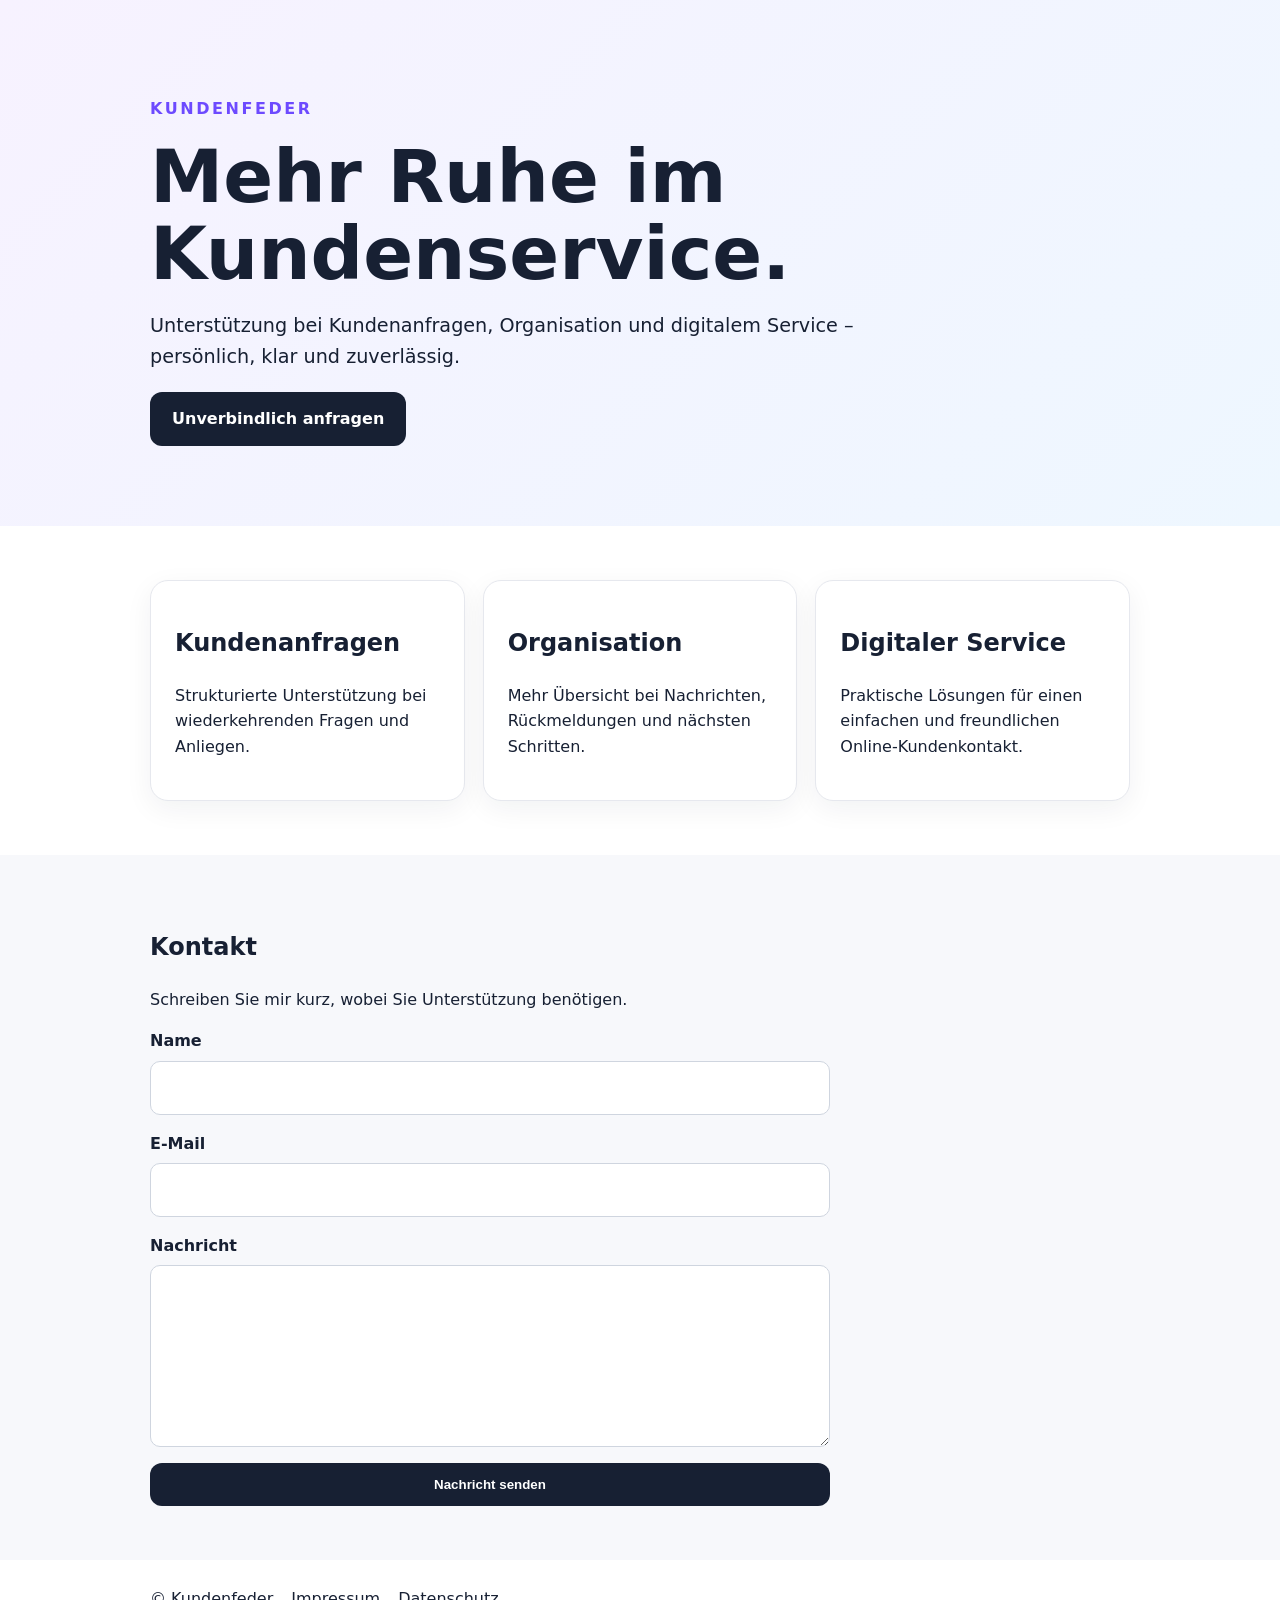
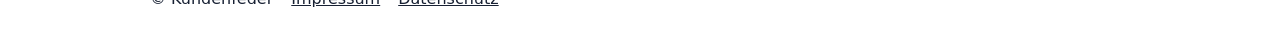
==== index.html @ 5dd2bed0 "Add files via upload" ====
<!doctype html>
<html lang="de">
<head>
<meta charset="utf-8">
<meta name="viewport" content="width=device-width,initial-scale=1">
<title>Kundenfeder – Kundenservice</title>
<meta name="description" content="Kundenfeder unterstützt bei Kundenanfragen, Organisation und digitalem Kundenservice.">
<link rel="stylesheet" href="style.css">
</head>
<body>
<header class="hero"><div class="wrap">
<p class="eyebrow">KUNDENFEDER</p>
<h1>Mehr Ruhe im Kundenservice.</h1>
<p class="lead">Unterstützung bei Kundenanfragen, Organisation und digitalem Service – persönlich, klar und zuverlässig.</p>
<a class="button" href="#kontakt">Unverbindlich anfragen</a>
</div></header>
<main>
<section class="wrap cards">
<article class="card"><h2>Kundenanfragen</h2><p>Strukturierte Unterstützung bei wiederkehrenden Fragen und Anliegen.</p></article>
<article class="card"><h2>Organisation</h2><p>Mehr Übersicht bei Nachrichten, Rückmeldungen und nächsten Schritten.</p></article>
<article class="card"><h2>Digitaler Service</h2><p>Praktische Lösungen für einen einfachen und freundlichen Online-Kundenkontakt.</p></article>
</section>
<section id="kontakt" class="contact"><div class="wrap">
<h2>Kontakt</h2>
<p>Schreiben Sie mir kurz, wobei Sie Unterstützung benötigen.</p>
<form action="https://formspree.io/f/xjybqalj" method="POST">
<label>Name<input type="text" name="name" required></label>
<label>E-Mail<input type="email" name="email" required></label>
<label>Nachricht<textarea name="message" rows="6" required></textarea></label>
<button type="submit">Nachricht senden</button>
</form>
</div></section>
</main>
<footer><div class="wrap footerlinks"><span>© Kundenfeder</span><a href="impressum.html">Impressum</a><a href="datenschutz.html">Datenschutz</a></div></footer>
</body></html>
---- style.css ----
*{box-sizing:border-box}body{margin:0;font-family:system-ui,-apple-system,BlinkMacSystemFont,"Segoe UI",sans-serif;color:#172033;background:#fff;line-height:1.6}.wrap{width:min(980px,90%);margin:auto}.hero{padding:80px 0;background:linear-gradient(135deg,#f7f2ff,#eef7ff)}.eyebrow{letter-spacing:.16em;font-weight:700;color:#6d4aff}.hero h1{font-size:clamp(2.2rem,7vw,4.6rem);line-height:1.05;margin:.2em 0}.lead{font-size:1.2rem;max-width:720px}.button,button{display:inline-block;background:#172033;color:#fff;border:0;border-radius:12px;padding:14px 22px;font-weight:700;text-decoration:none;cursor:pointer}.cards{display:grid;grid-template-columns:repeat(3,1fr);gap:18px;padding:54px 0}.card{padding:24px;border:1px solid #e6e8ee;border-radius:18px;background:#fff;box-shadow:0 8px 28px rgba(20,28,45,.06)}.contact{background:#f7f8fb;padding:54px 0}.contact form{display:grid;gap:16px;max-width:680px}label{display:grid;gap:7px;font-weight:600}input,textarea{width:100%;font:inherit;padding:13px;border:1px solid #cfd5df;border-radius:10px;background:#fff}footer{padding:26px 0}.footerlinks{display:flex;gap:18px;flex-wrap:wrap;align-items:center}.footerlinks a{color:#172033}@media(max-width:760px){.cards{grid-template-columns:1fr}.hero{padding:54px 0}}
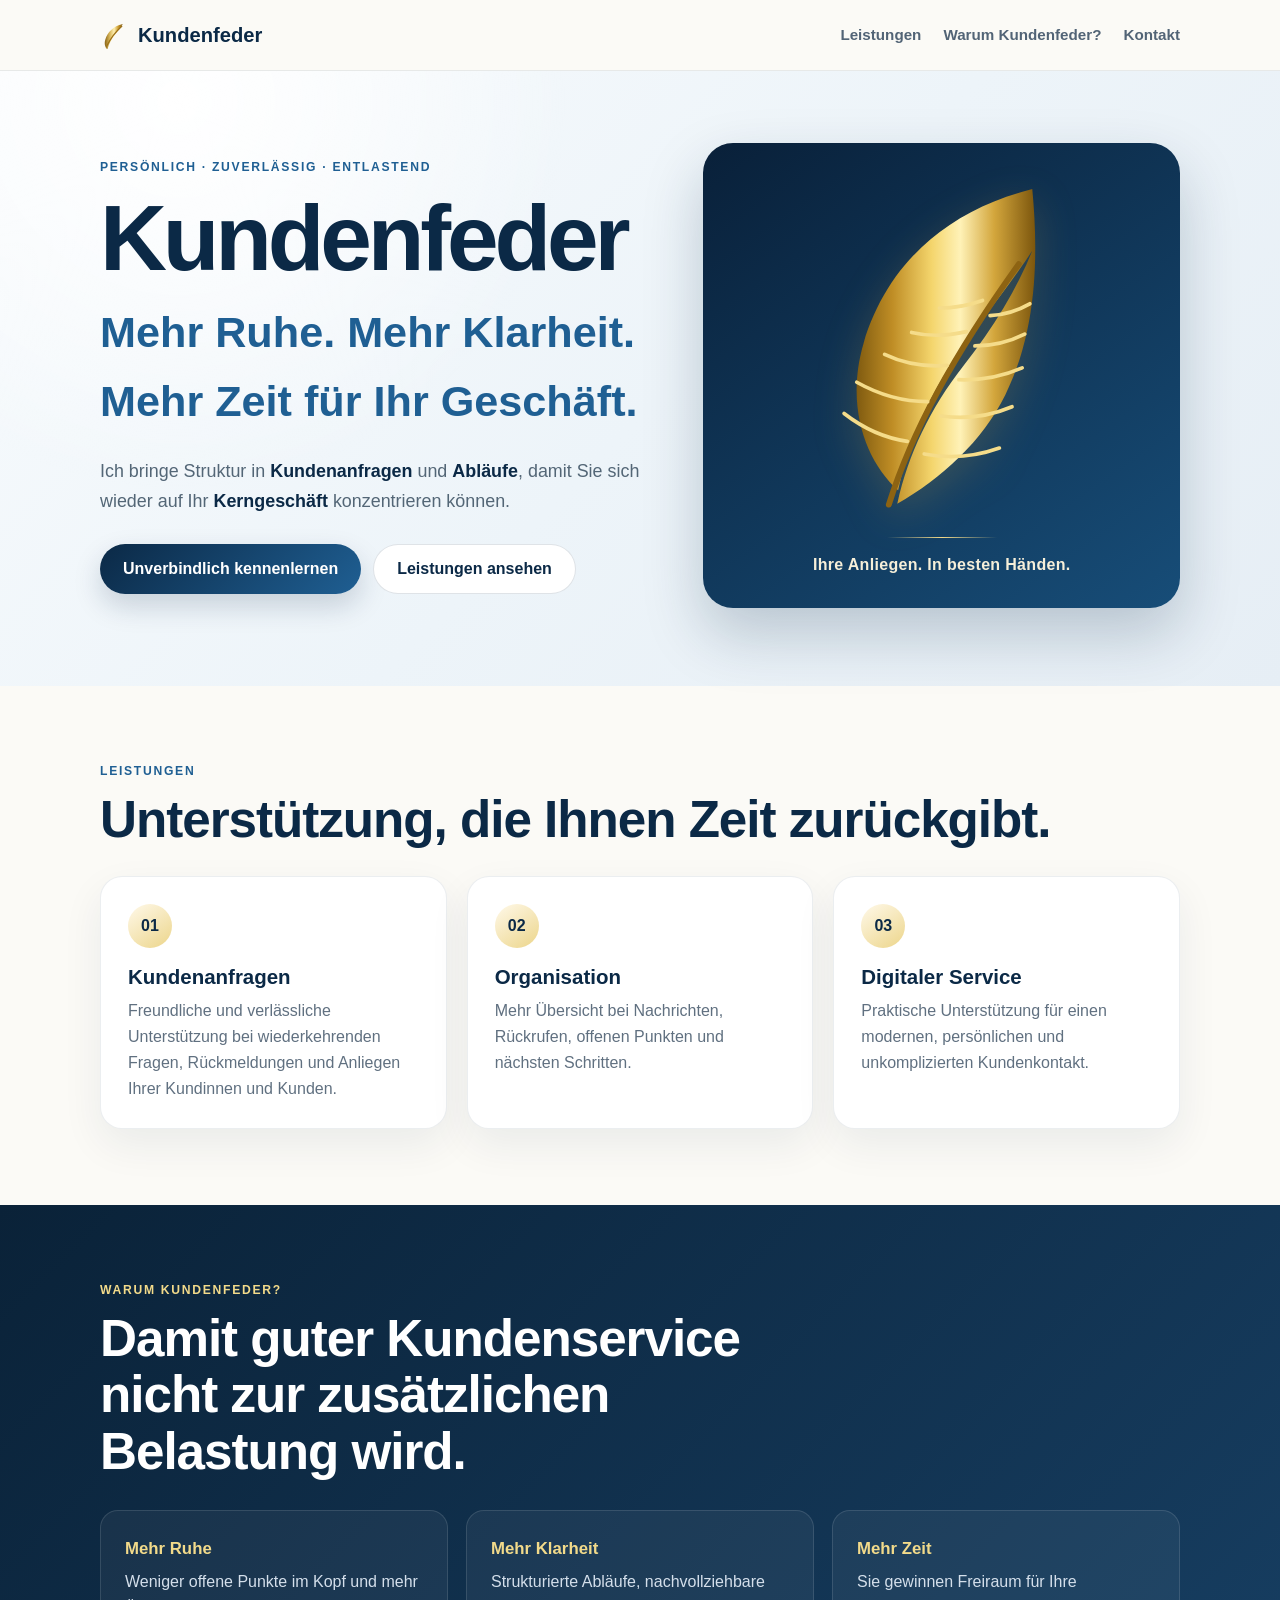
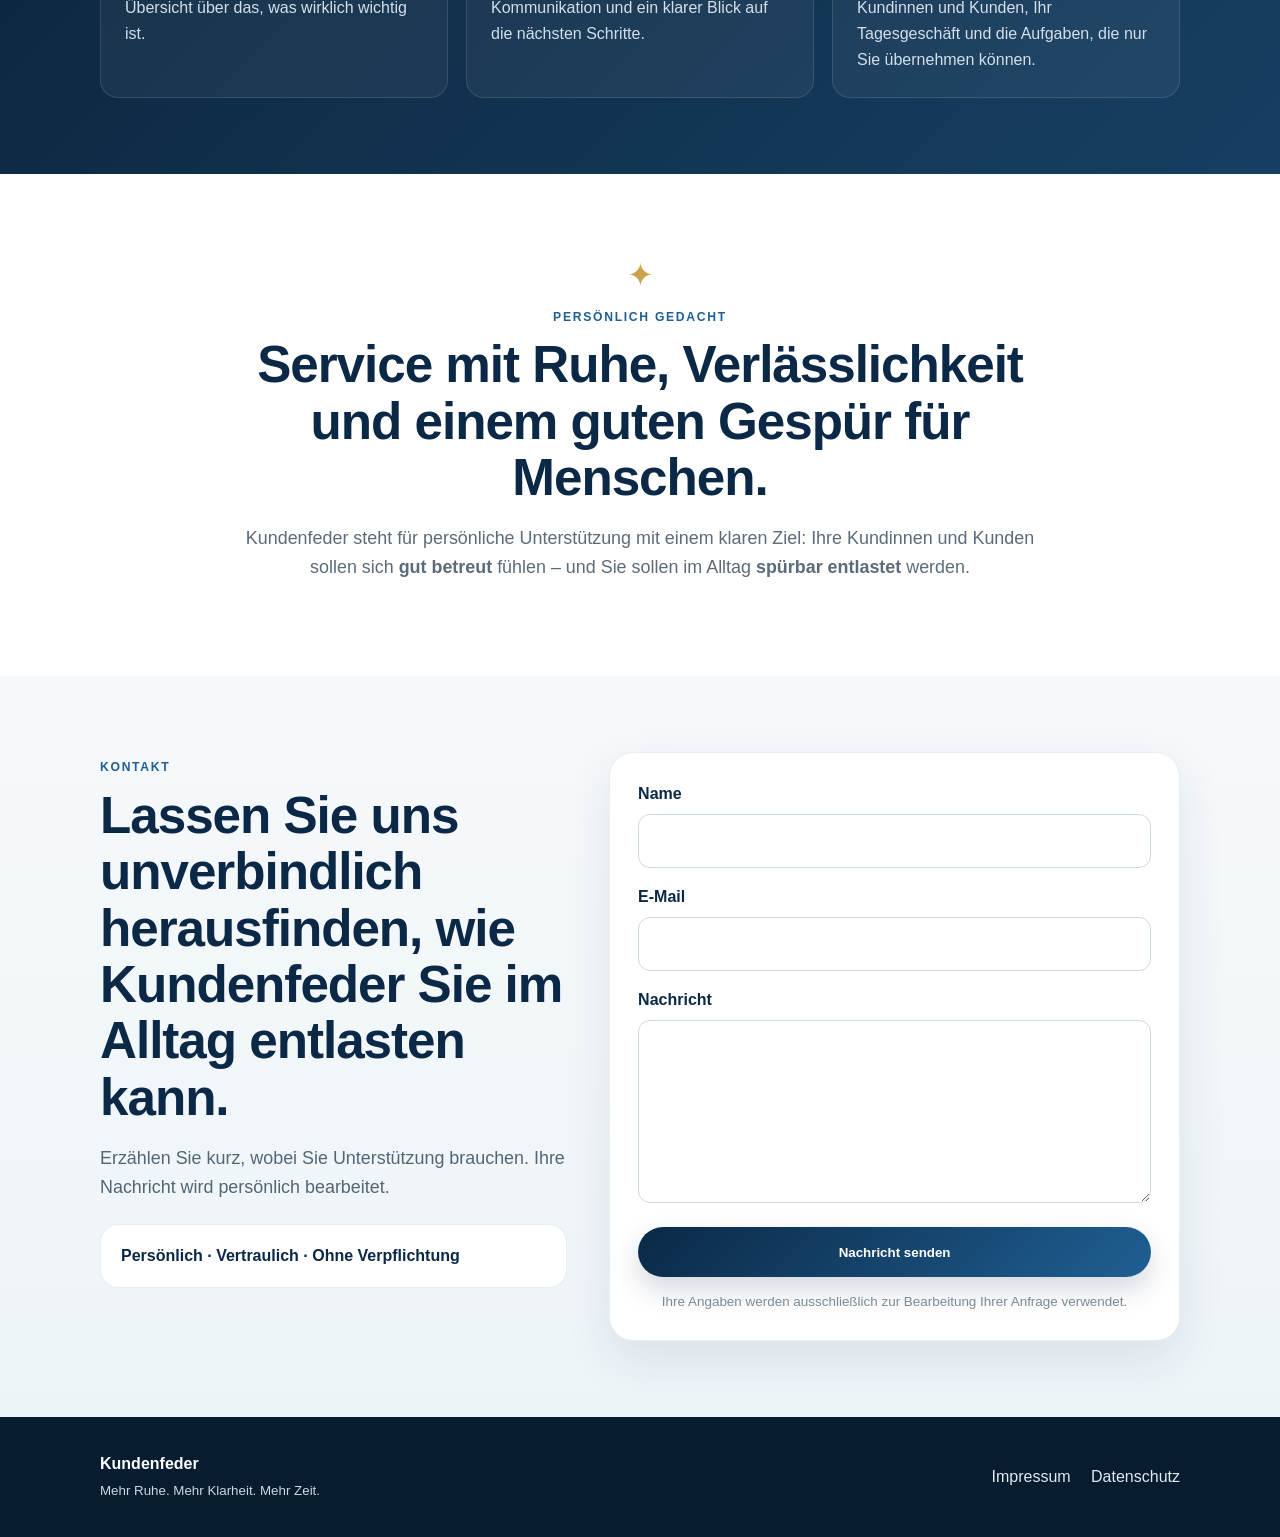
==== commit 0fa20230: "Update index.html" ====
--- a/index.html
+++ b/index.html
@@ -2,34 +2,509 @@
 <html lang="de">
 <head>
 <meta charset="utf-8">
-<meta name="viewport" content="width=device-width,initial-scale=1">
-<title>Kundenfeder – Kundenservice</title>
-<meta name="description" content="Kundenfeder unterstützt bei Kundenanfragen, Organisation und digitalem Kundenservice.">
-<link rel="stylesheet" href="style.css">
+<meta name="viewport" content="width=device-width, initial-scale=1">
+<title>Kundenfeder – Mehr Ruhe im Kundenservice</title>
+<meta name="description" content="Kundenfeder unterstützt persönlich und zuverlässig bei Kundenanfragen, Organisation und digitalem Service.">
+<style>
+:root{
+  --navy:#0b2946;
+  --navy2:#123f63;
+  --blue:#1f5f93;
+  --gold:#c9a24b;
+  --gold2:#f2da8a;
+  --cream:#fbfaf6;
+  --text:#152235;
+  --muted:#607080;
+  --white:#fff;
+}
+*{box-sizing:border-box}
+html{scroll-behavior:smooth}
+body{
+  margin:0;
+  font-family:-apple-system,BlinkMacSystemFont,"Segoe UI",Roboto,Arial,sans-serif;
+  color:var(--text);
+  background:var(--cream);
+  line-height:1.62;
+}
+.wrap{width:min(1080px,calc(100% - 36px));margin:auto}
+header{
+  position:sticky;top:0;z-index:20;
+  background:rgba(251,250,246,.95);
+  backdrop-filter:blur(12px);
+  border-bottom:1px solid rgba(11,41,70,.08)
+}
+.nav{min-height:70px;display:flex;align-items:center;justify-content:space-between;gap:20px}
+.brand{
+  display:flex;align-items:center;gap:10px;
+  text-decoration:none;color:var(--navy);
+  font-weight:900;font-size:1.26rem
+}
+.brand svg{width:28px;height:28px;flex:0 0 28px}
+nav{display:flex;gap:22px}
+nav a{text-decoration:none;color:#526476;font-weight:700;font-size:.95rem}
+.hero{
+  padding:72px 0 78px;
+  background:
+    radial-gradient(circle at 14% 5%,#fff 0,transparent 31%),
+    linear-gradient(135deg,#f8fbfd 0%,#edf4f9 52%,#e6eef5 100%);
+}
+.hero-grid{display:grid;grid-template-columns:1.08fr .92fr;gap:44px;align-items:center}
+.eyebrow{
+  margin:0 0 10px;
+  color:var(--blue);
+  font-size:.76rem;
+  font-weight:900;
+  letter-spacing:.14em
+}
+h1,h2,h3{line-height:1.1;margin-top:0}
+h1{
+  font-size:clamp(3.1rem,8vw,5.8rem);
+  margin-bottom:8px;
+  color:var(--navy);
+  letter-spacing:-.045em
+}
+.hero-title{
+  font-size:clamp(1.7rem,5vw,2.7rem);
+  font-weight:900;
+  color:var(--blue);
+  margin:0 0 20px
+}
+.lead{font-size:1.12rem;color:#536676;max-width:650px}
+.lead strong{color:var(--navy)}
+.actions{display:flex;gap:12px;flex-wrap:wrap;margin-top:28px}
+.btn{
+  display:inline-flex;align-items:center;justify-content:center;
+  min-height:50px;padding:0 23px;border-radius:999px;
+  text-decoration:none;font-weight:900;border:0;cursor:pointer
+}
+.primary{
+  background:linear-gradient(135deg,var(--navy),var(--blue));
+  color:#fff;
+  box-shadow:0 12px 28px rgba(11,41,70,.18)
+}
+.secondary{
+  background:#fff;color:var(--navy);
+  border:1px solid rgba(11,41,70,.13)
+}
+.feather-card{
+  min-height:390px;
+  border-radius:30px;
+  background:linear-gradient(145deg,#092039,#174d78);
+  display:flex;flex-direction:column;align-items:center;justify-content:center;
+  padding:30px;
+  box-shadow:0 26px 60px rgba(11,41,70,.22)
+}
+.feather{
+  width:min(270px,84%);
+  filter:drop-shadow(0 12px 20px rgba(201,162,75,.22))
+}
+.gold-line{
+  height:1px;width:110px;
+  background:linear-gradient(90deg,transparent,var(--gold2),transparent);
+  margin:10px 0 14px
+}
+.feather-card p{
+  margin:0;color:#f6efd9;
+  font-weight:800;letter-spacing:.02em
+}
+section{padding:76px 0}
+h2{
+  font-size:clamp(2rem,5vw,3.2rem);
+  color:var(--navy);
+  margin-bottom:18px;
+  letter-spacing:-.02em
+}
+.cards{
+  display:grid;
+  grid-template-columns:repeat(3,1fr);
+  gap:20px;
+  margin-top:28px
+}
+.card{
+  background:#fff;border-radius:22px;padding:27px;
+  border:1px solid rgba(11,41,70,.08);
+  box-shadow:0 16px 42px rgba(11,41,70,.07)
+}
+.num{
+  width:44px;height:44px;border-radius:50%;
+  display:grid;place-items:center;
+  font-weight:900;color:var(--navy);
+  background:linear-gradient(145deg,#fff9ea,#ecd58a);
+  margin-bottom:18px
+}
+.card h3{font-size:1.28rem;color:var(--navy);margin-bottom:9px}
+.card p{margin:0;color:var(--muted)}
+.dark{
+  background:linear-gradient(135deg,#0a2238,#173f63);
+  color:#fff
+}
+.dark h2{color:#fff;max-width:760px}
+.gold{color:var(--gold2)}
+.promise-grid{
+  display:grid;
+  grid-template-columns:repeat(3,1fr);
+  gap:18px;
+  margin-top:30px
+}
+.promise{
+  padding:24px;
+  border:1px solid rgba(255,255,255,.12);
+  border-radius:18px;
+  background:rgba(255,255,255,.05)
+}
+.promise strong{
+  display:block;color:#fff;
+  font-size:1.05rem;margin-bottom:7px
+}
+.promise p{margin:0;color:#d4dfeb}
+.promise .accent{color:var(--gold2)}
+.personal{background:#fff;text-align:center}
+.personal .wrap{max-width:790px}
+.spark{color:var(--gold);font-size:2rem;margin-bottom:6px}
+.personal-copy{font-size:1.12rem;color:#5c6b79}
+.contact{background:linear-gradient(#f6f9fb,#edf4f8)}
+.contact-grid{
+  display:grid;
+  grid-template-columns:.9fr 1.1fr;
+  gap:42px;
+  align-items:start
+}
+.contact-copy{padding-top:6px}
+.callout{
+  margin-top:22px;
+  padding:18px 20px;
+  border-radius:18px;
+  background:#fff;
+  border:1px solid rgba(11,41,70,.08);
+  color:var(--navy);
+  font-weight:800
+}
+form{
+  background:#fff;
+  border-radius:24px;
+  padding:28px;
+  border:1px solid rgba(11,41,70,.08);
+  box-shadow:0 18px 48px rgba(11,41,70,.09)
+}
+label{
+  display:block;
+  font-weight:800;
+  color:var(--navy);
+  margin-bottom:16px
+}
+input,textarea{
+  width:100%;
+  margin-top:7px;
+  padding:13px 14px;
+  border:1px solid #ced9e1;
+  border-radius:12px;
+  font:inherit;
+  color:var(--text);
+  background:#fff
+}
+input:focus,textarea:focus{
+  outline:3px solid rgba(31,95,147,.12);
+  border-color:var(--blue)
+}
+.full{width:100%}
+.note{
+  text-align:center;
+  font-size:.84rem;
+  color:#7c8994;
+  margin-bottom:0
+}
+footer{
+  background:#071c2f;
+  color:#cbd7e2;
+  padding:34px 0
+}
+.foot{
+  display:flex;
+  justify-content:space-between;
+  gap:20px;
+  align-items:center
+}
+.foot strong{color:#fff}
+.foot a{
+  color:#e2eaf0;
+  text-decoration:none;
+  margin-left:16px
+}
+@media(max-width:820px){
+  nav{display:none}
+  .hero{padding:56px 0 64px}
+  .hero-grid,.contact-grid,.cards,.promise-grid{grid-template-columns:1fr}
+  .feather-card{min-height:320px}
+  section{padding:60px 0}
+  .foot{flex-direction:column;align-items:flex-start}
+}
+</style>
 </head>
 <body>
-<header class="hero"><div class="wrap">
-<p class="eyebrow">KUNDENFEDER</p>
-<h1>Mehr Ruhe im Kundenservice.</h1>
-<p class="lead">Unterstützung bei Kundenanfragen, Organisation und digitalem Service – persönlich, klar und zuverlässig.</p>
-<a class="button" href="#kontakt">Unverbindlich anfragen</a>
-</div></header>
+
+<header>
+  <div class="wrap nav">
+    <a class="brand" href="#start">
+      <svg viewBox="0 0 64 64" aria-hidden="true">
+        <defs>
+          <linearGradient id="logoGold" x1="0" x2="1">
+            <stop offset="0%" stop-color="#8a6416"/>
+            <stop offset="28%" stop-color="#d9b75a"/>
+            <stop offset="52%" stop-color="#fff0b2"/>
+            <stop offset="76%" stop-color="#c9992d"/>
+            <stop offset="100%" stop-color="#79550f"/>
+          </linearGradient>
+        </defs>
+        <path d="M52 7C30 12 17 26 12 43c-3 10 0 18 5 22 3-13 9-24 18-35 7-8 13-15 17-23Z" fill="url(#logoGold)"/>
+        <path d="M15 58C24 40 35 25 50 12" fill="none" stroke="#9a6e17" stroke-width="2.5" stroke-linecap="round"/>
+      </svg>
+      Kundenfeder
+    </a>
+    <nav>
+      <a href="#leistungen">Leistungen</a>
+      <a href="#warum">Warum Kundenfeder?</a>
+      <a href="#kontakt">Kontakt</a>
+    </nav>
+  </div>
+</header>
+
 <main>
-<section class="wrap cards">
-<article class="card"><h2>Kundenanfragen</h2><p>Strukturierte Unterstützung bei wiederkehrenden Fragen und Anliegen.</p></article>
-<article class="card"><h2>Organisation</h2><p>Mehr Übersicht bei Nachrichten, Rückmeldungen und nächsten Schritten.</p></article>
-<article class="card"><h2>Digitaler Service</h2><p>Praktische Lösungen für einen einfachen und freundlichen Online-Kundenkontakt.</p></article>
+
+<section id="start" class="hero">
+  <div class="wrap hero-grid">
+    <div>
+      <p class="eyebrow">PERSÖNLICH · ZUVERLÄSSIG · ENTLASTEND</p>
+      <h1>Kundenfeder</h1>
+      <p class="hero-title">
+        <strong>Mehr Ruhe. Mehr Klarheit. Mehr Zeit für Ihr Geschäft.</strong>
+      </p>
+
+      <p class="lead">
+        Ich bringe Struktur in <strong>Kundenanfragen</strong> und
+        <strong>Abläufe</strong>, damit Sie sich wieder auf Ihr
+        <strong>Kerngeschäft</strong> konzentrieren können.
+      </p>
+
+      <div class="actions">
+        <a class="btn primary" href="#kontakt">Unverbindlich kennenlernen</a>
+        <a class="btn secondary" href="#leistungen">Leistungen ansehen</a>
+      </div>
+    </div>
+
+    <div class="feather-card" aria-hidden="true">
+      <svg class="feather" viewBox="0 0 320 420">
+        <defs>
+          <linearGradient id="gold" x1="0" x2="1">
+            <stop offset="0%" stop-color="#805b10"/>
+            <stop offset="20%" stop-color="#bf8d25"/>
+            <stop offset="42%" stop-color="#f4d56c"/>
+            <stop offset="58%" stop-color="#fff2b7"/>
+            <stop offset="77%" stop-color="#d3a63c"/>
+            <stop offset="100%" stop-color="#7c560d"/>
+          </linearGradient>
+        </defs>
+
+        <path
+          d="M267 19C165 45 95 108 67 202c-22 75 3 140 41 174 14-63 39-116 74-166 32-46 63-84 85-118-18 45-46 91-82 137-39 50-65 104-78 163 52-30 101-74 128-129 39-78 39-170 32-244Z"
+          fill="url(#gold)"
+        />
+
+        <path
+          d="M97 393c27-86 76-176 154-285"
+          fill="none"
+          stroke="#8d6312"
+          stroke-width="7"
+          stroke-linecap="round"
+        />
+
+        <path
+          d="M119 318c-28-4-53-16-75-33
+             M143 271c-30 0-59-9-84-23
+             M166 228c-26 2-51-2-74-13
+             M189 188c-22 5-44 6-65 1
+             M208 151c-17 6-34 9-51 9
+             M139 333c31 6 61 3 89-7
+             M159 288c30 4 58 0 84-11
+             M180 245c27 1 52-4 75-14
+             M199 205c21 0 41-5 59-14
+             M217 169c17-1 33-6 47-14"
+          fill="none"
+          stroke="#f5dc8a"
+          stroke-width="4.4"
+          stroke-linecap="round"
+        />
+      </svg>
+
+      <div class="gold-line"></div>
+      <p>Ihre Anliegen. In besten Händen.</p>
+    </div>
+  </div>
 </section>
-<section id="kontakt" class="contact"><div class="wrap">
-<h2>Kontakt</h2>
-<p>Schreiben Sie mir kurz, wobei Sie Unterstützung benötigen.</p>
-<form action="https://formspree.io/f/xjybqalj" method="POST">
-<label>Name<input type="text" name="name" required></label>
-<label>E-Mail<input type="email" name="email" required></label>
-<label>Nachricht<textarea name="message" rows="6" required></textarea></label>
-<button type="submit">Nachricht senden</button>
-</form>
-</div></section>
+
+<section id="leistungen">
+  <div class="wrap">
+    <p class="eyebrow">LEISTUNGEN</p>
+    <h2>Unterstützung, die Ihnen Zeit zurückgibt.</h2>
+
+    <div class="cards">
+
+      <article class="card">
+        <div class="num">01</div>
+        <h3><strong>Kundenanfragen</strong></h3>
+        <p>
+          Freundliche und verlässliche Unterstützung bei wiederkehrenden Fragen,
+          Rückmeldungen und Anliegen Ihrer Kundinnen und Kunden.
+        </p>
+      </article>
+
+      <article class="card">
+        <div class="num">02</div>
+        <h3><strong>Organisation</strong></h3>
+        <p>
+          Mehr Übersicht bei Nachrichten, Rückrufen, offenen Punkten
+          und nächsten Schritten.
+        </p>
+      </article>
+
+      <article class="card">
+        <div class="num">03</div>
+        <h3><strong>Digitaler Service</strong></h3>
+        <p>
+          Praktische Unterstützung für einen modernen, persönlichen
+          und unkomplizierten Kundenkontakt.
+        </p>
+      </article>
+
+    </div>
+  </div>
+</section>
+
+<section id="warum" class="dark">
+  <div class="wrap">
+    <p class="eyebrow gold">WARUM KUNDENFEDER?</p>
+
+    <h2>
+      <strong>Damit guter Kundenservice nicht zur zusätzlichen Belastung wird.</strong>
+    </h2>
+
+    <div class="promise-grid">
+
+      <div class="promise">
+        <strong><span class="accent">Mehr Ruhe</span></strong>
+        <p>
+          Weniger offene Punkte im Kopf und mehr Übersicht über das,
+          was wirklich wichtig ist.
+        </p>
+      </div>
+
+      <div class="promise">
+        <strong><span class="accent">Mehr Klarheit</span></strong>
+        <p>
+          Strukturierte Abläufe, nachvollziehbare Kommunikation
+          und ein klarer Blick auf die nächsten Schritte.
+        </p>
+      </div>
+
+      <div class="promise">
+        <strong><span class="accent">Mehr Zeit</span></strong>
+        <p>
+          Sie gewinnen Freiraum für Ihre Kundinnen und Kunden,
+          Ihr Tagesgeschäft und die Aufgaben, die nur Sie übernehmen können.
+        </p>
+      </div>
+
+    </div>
+  </div>
+</section>
+
+<section class="personal">
+  <div class="wrap">
+    <div class="spark">✦</div>
+    <p class="eyebrow">PERSÖNLICH GEDACHT</p>
+
+    <h2>
+      <strong>
+        Service mit Ruhe, Verlässlichkeit und einem guten Gespür für Menschen.
+      </strong>
+    </h2>
+
+    <p class="personal-copy">
+      Kundenfeder steht für persönliche Unterstützung mit einem klaren Ziel:
+      Ihre Kundinnen und Kunden sollen sich <strong>gut betreut</strong> fühlen –
+      und Sie sollen im Alltag <strong>spürbar entlastet</strong> werden.
+    </p>
+  </div>
+</section>
+
+<section id="kontakt" class="contact">
+  <div class="wrap contact-grid">
+
+    <div class="contact-copy">
+      <p class="eyebrow">KONTAKT</p>
+
+      <h2>
+        <strong>
+          Lassen Sie uns unverbindlich herausfinden,
+          wie Kundenfeder Sie im Alltag entlasten kann.
+        </strong>
+      </h2>
+
+      <p class="lead">
+        Erzählen Sie kurz, wobei Sie Unterstützung brauchen.
+        Ihre Nachricht wird persönlich bearbeitet.
+      </p>
+
+      <div class="callout">
+        Persönlich · Vertraulich · Ohne Verpflichtung
+      </div>
+    </div>
+
+    <form action="https://formspree.io/f/xjybqalj" method="POST">
+
+      <label>
+        Name
+        <input type="text" name="name" autocomplete="name" required>
+      </label>
+
+      <label>
+        E-Mail
+        <input type="email" name="email" autocomplete="email" required>
+      </label>
+
+      <label>
+        Nachricht
+        <textarea name="message" rows="6" required></textarea>
+      </label>
+
+      <input type="hidden" name="_subject" value="Neue Anfrage über Kundenfeder">
+
+      <button class="btn primary full" type="submit">
+        Nachricht senden
+      </button>
+
+      <p class="note">
+        Ihre Angaben werden ausschließlich zur Bearbeitung Ihrer Anfrage verwendet.
+      </p>
+
+    </form>
+  </div>
+</section>
+
 </main>
-<footer><div class="wrap footerlinks"><span>© Kundenfeder</span><a href="impressum.html">Impressum</a><a href="datenschutz.html">Datenschutz</a></div></footer>
-</body></html>+
+<footer>
+  <div class="wrap foot">
+    <div>
+      <strong>Kundenfeder</strong><br>
+      <small>Mehr Ruhe. Mehr Klarheit. Mehr Zeit.</small>
+    </div>
+
+    <div>
+      <a href="impressum.html">Impressum</a>
+      <a href="datenschutz.html">Datenschutz</a>
+    </div>
+  </div>
+</footer>
+
+</body>
+</html>
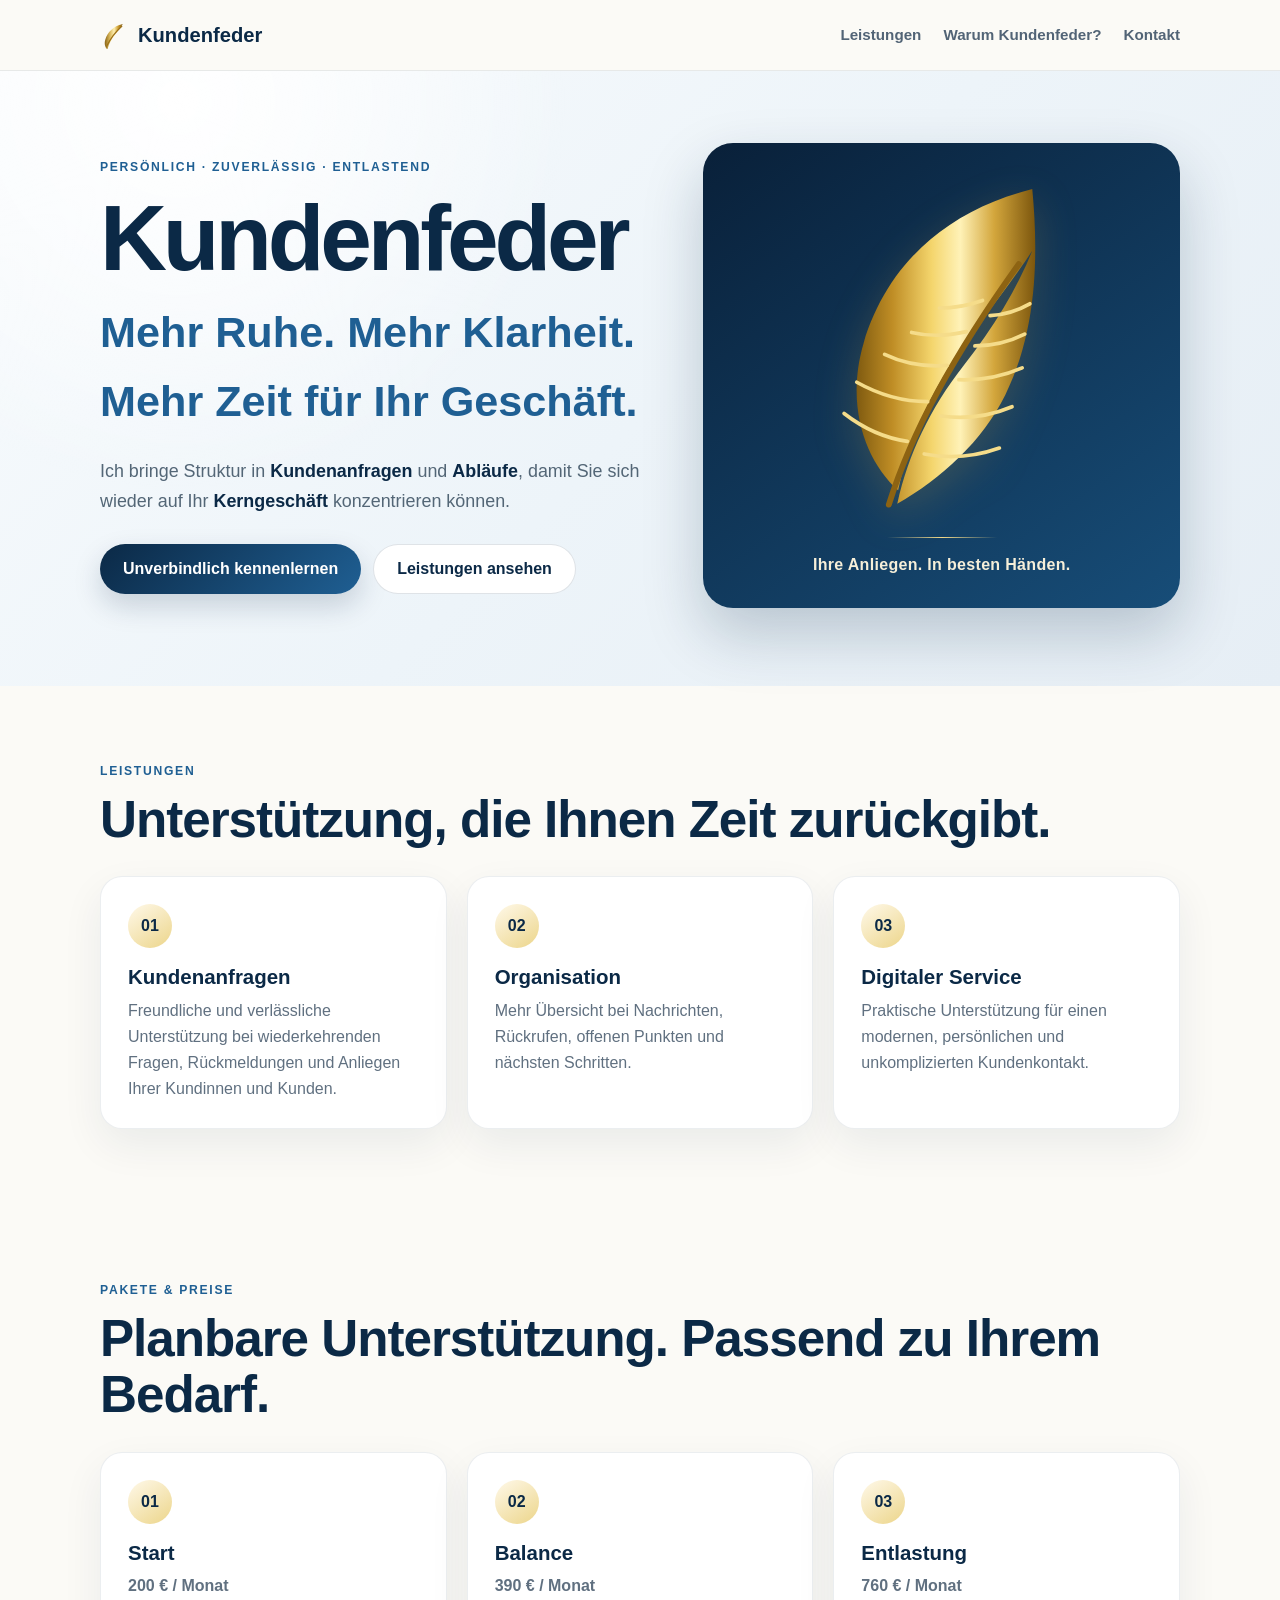
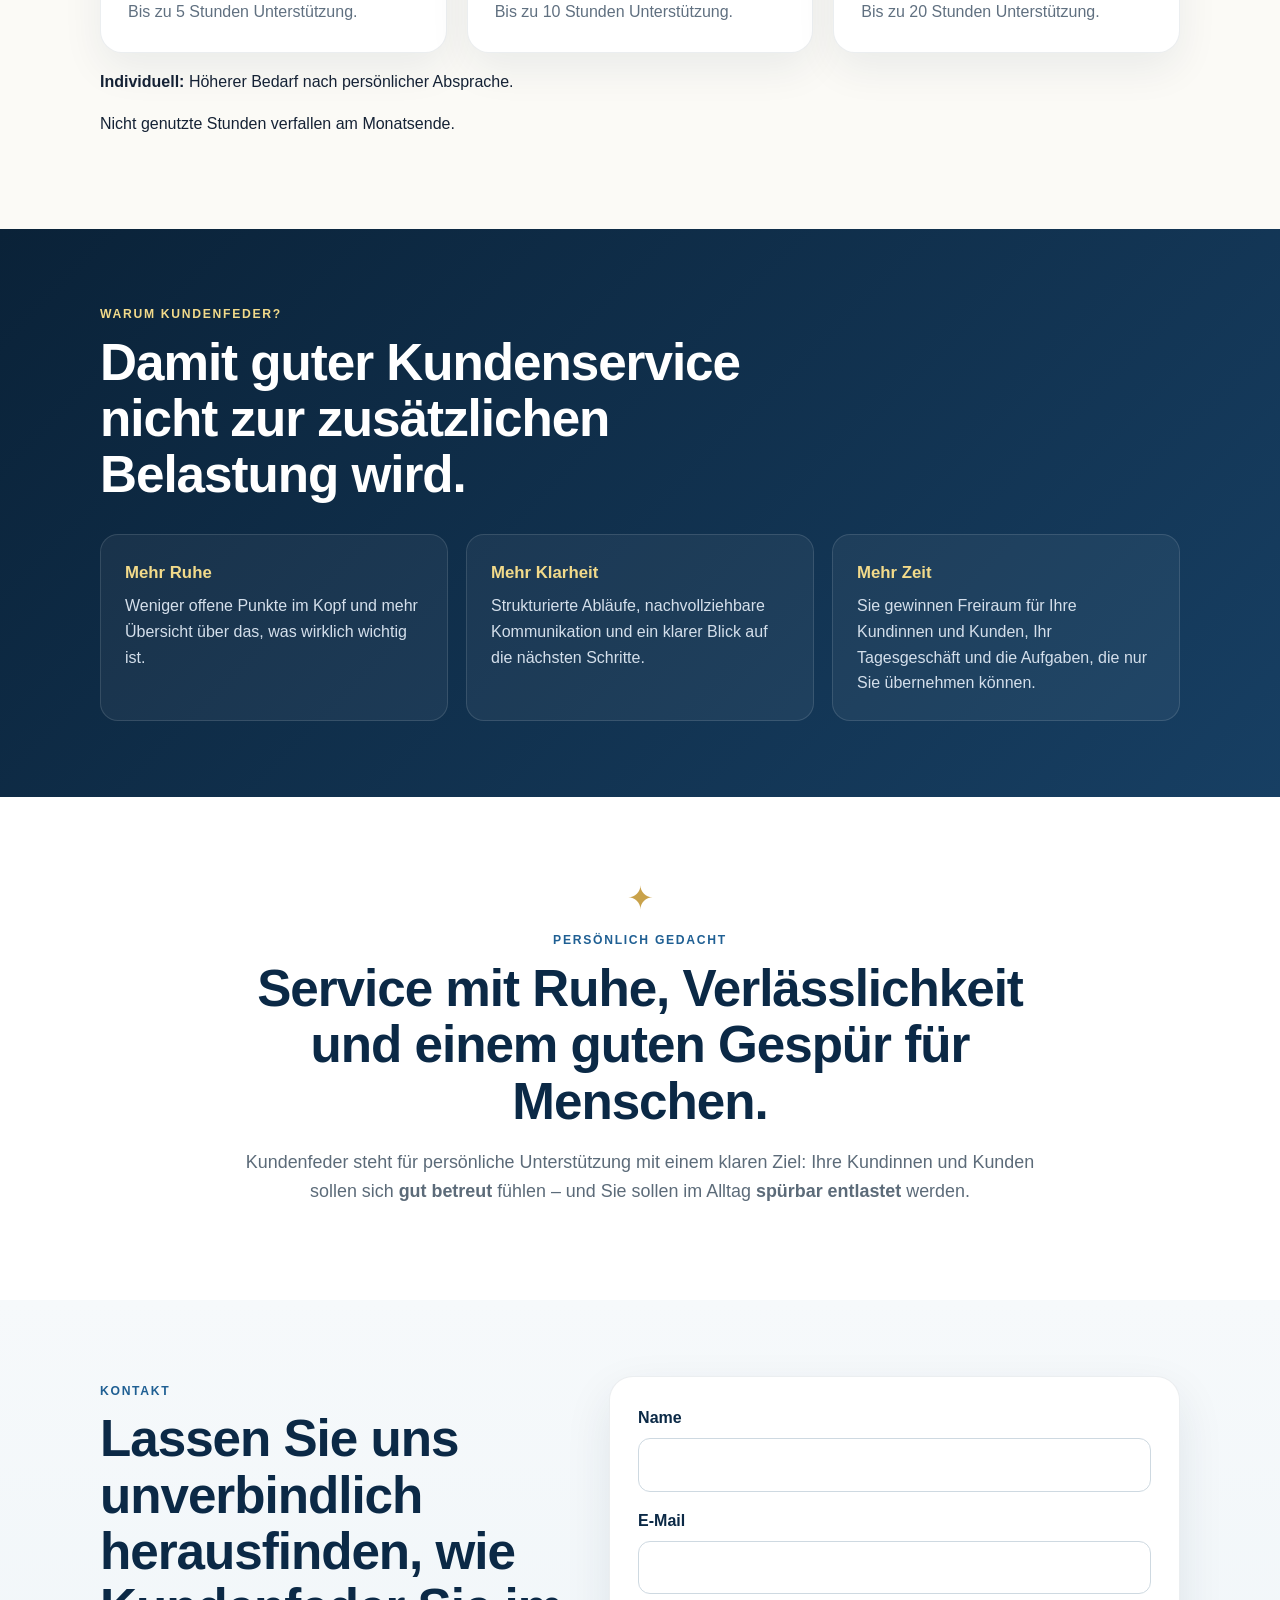
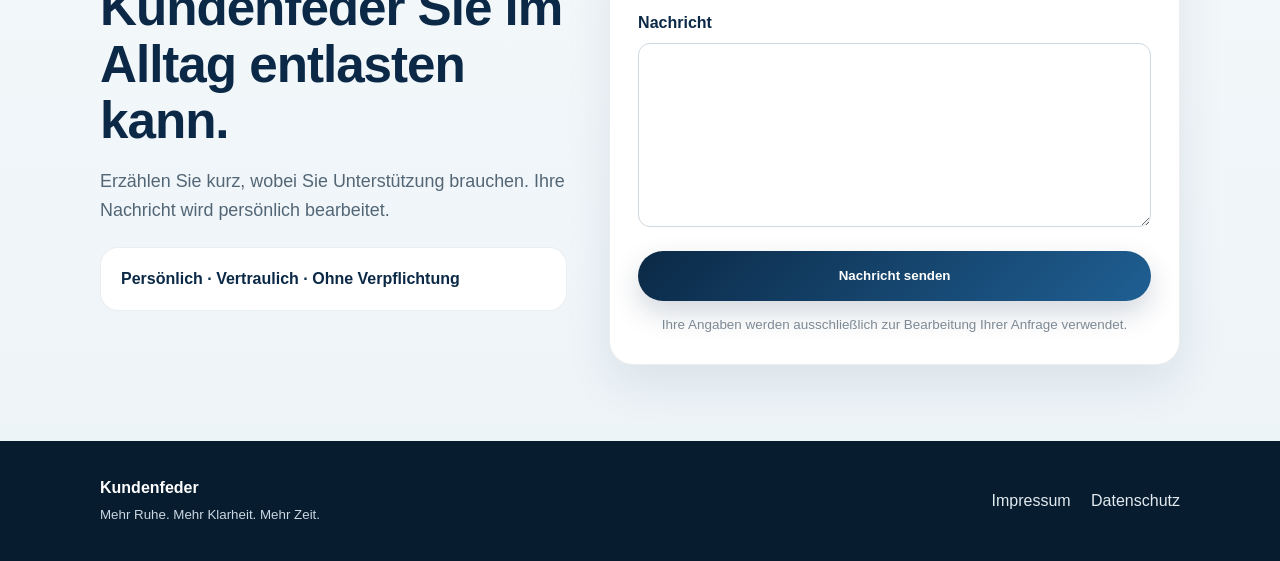
==== commit 44f00366: "Update index.html" ====
--- a/index.html
+++ b/index.html
@@ -379,7 +379,19 @@
   </div>
 </section>
 
-<section id="warum" class="dark">
+<section id="preise">
+<div class="wrap">
+<p class="eyebrow">PAKETE &amp; PREISE</p>
+<h2>Planbare Unterstützung. Passend zu Ihrem Bedarf.</h2>
+<div class="cards">
+<article class="card"><div class="num">01</div><h3>Start</h3><p><strong>200 € / Monat</strong></p><p>Bis zu 5 Stunden Unterstützung.</p></article>
+<article class="card"><div class="num">02</div><h3>Balance</h3><p><strong>390 € / Monat</strong></p><p>Bis zu 10 Stunden Unterstützung.</p></article>
+<article class="card"><div class="num">03</div><h3>Entlastung</h3><p><strong>760 € / Monat</strong></p><p>Bis zu 20 Stunden Unterstützung.</p></article>
+</div>
+<p><strong>Individuell:</strong> Höherer Bedarf nach persönlicher Absprache.</p>
+<p>Nicht genutzte Stunden verfallen am Monatsende.</p>
+</div>
+</section><section id="warum" class="dark">
   <div class="wrap">
     <p class="eyebrow gold">WARUM KUNDENFEDER?</p>
 
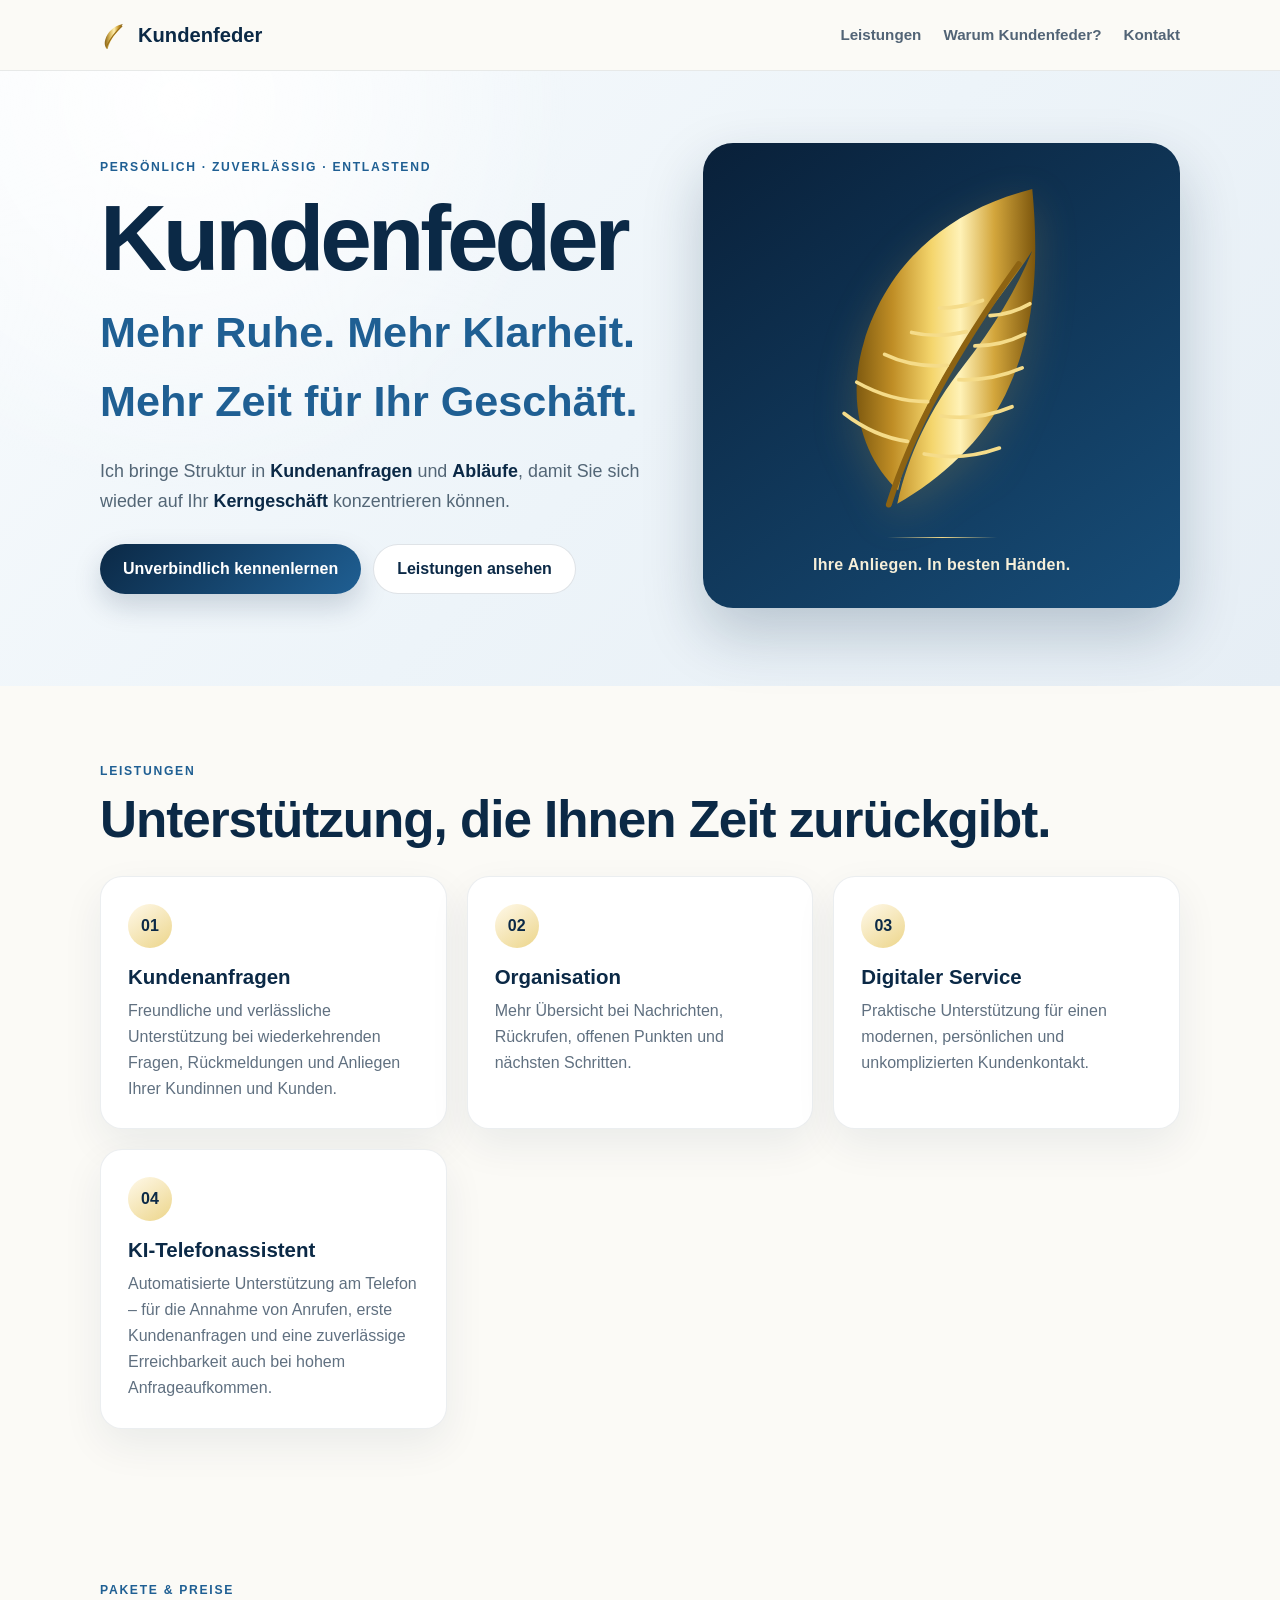
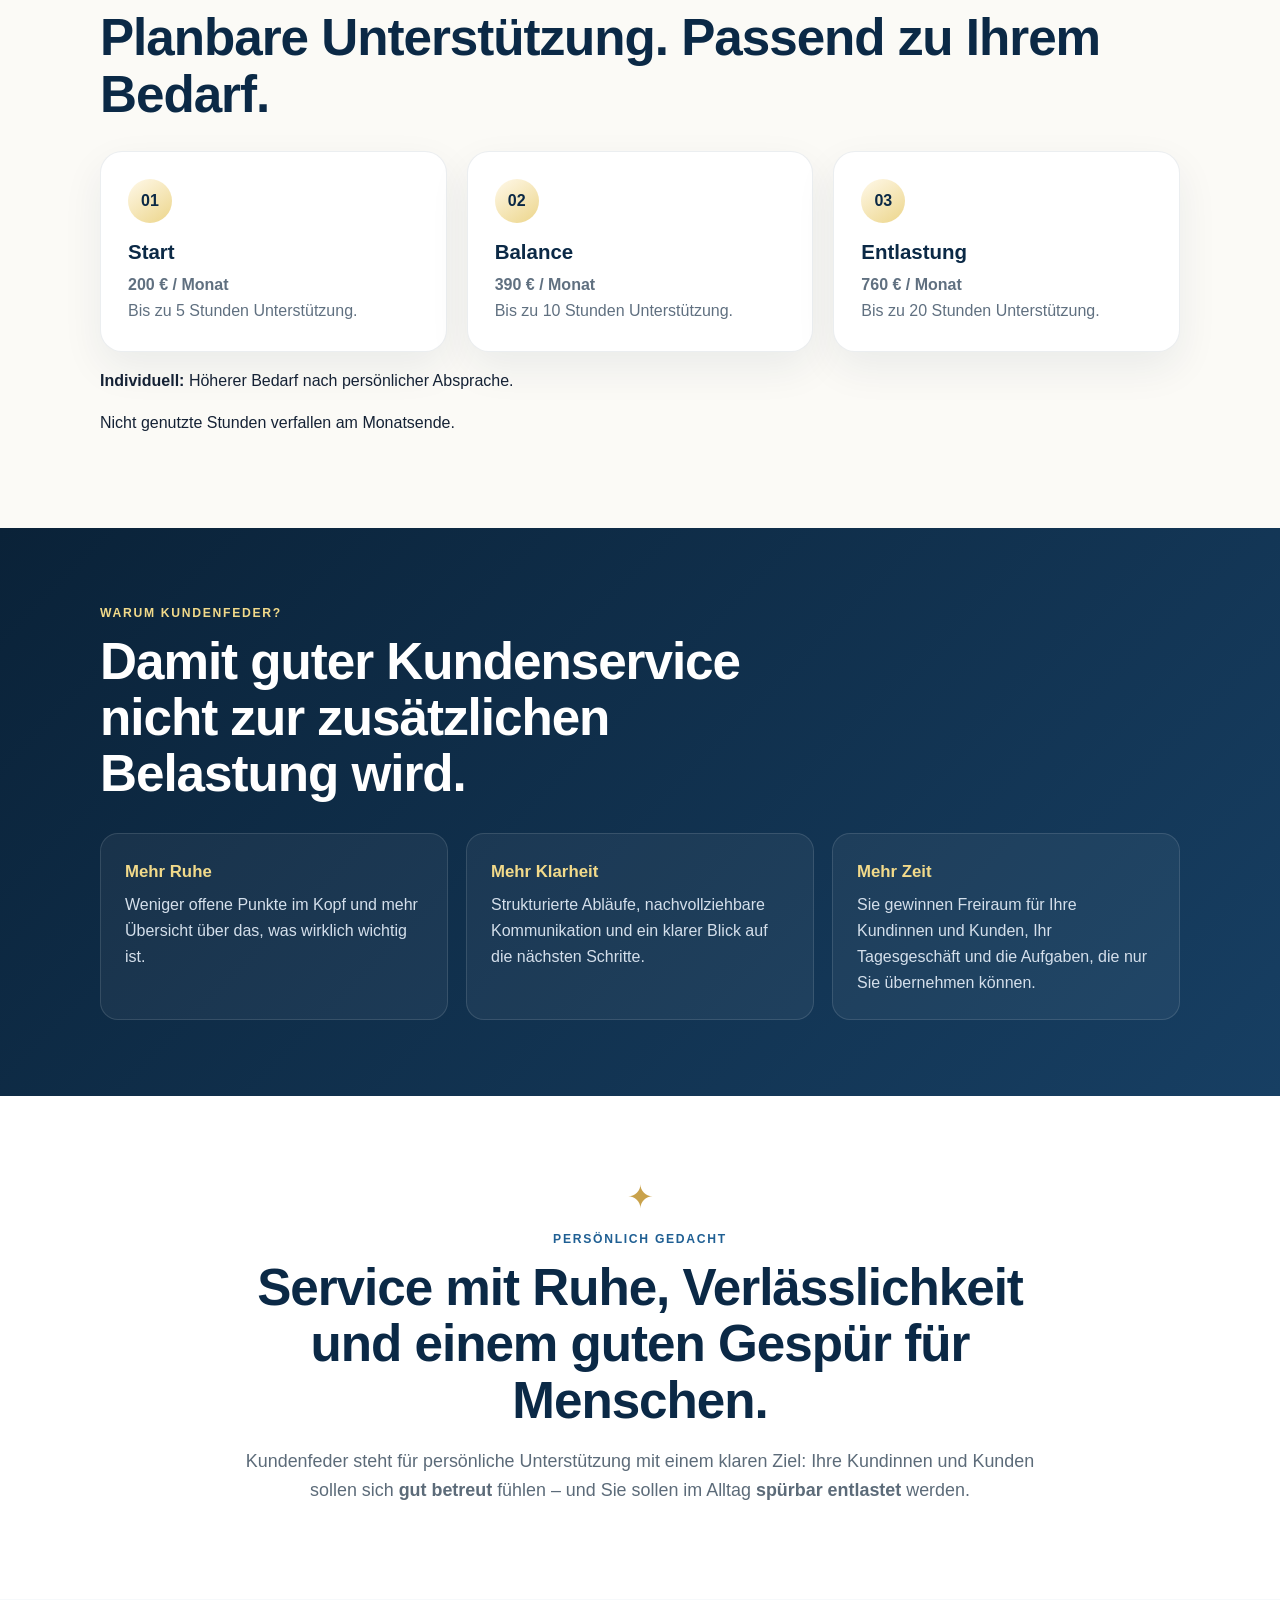
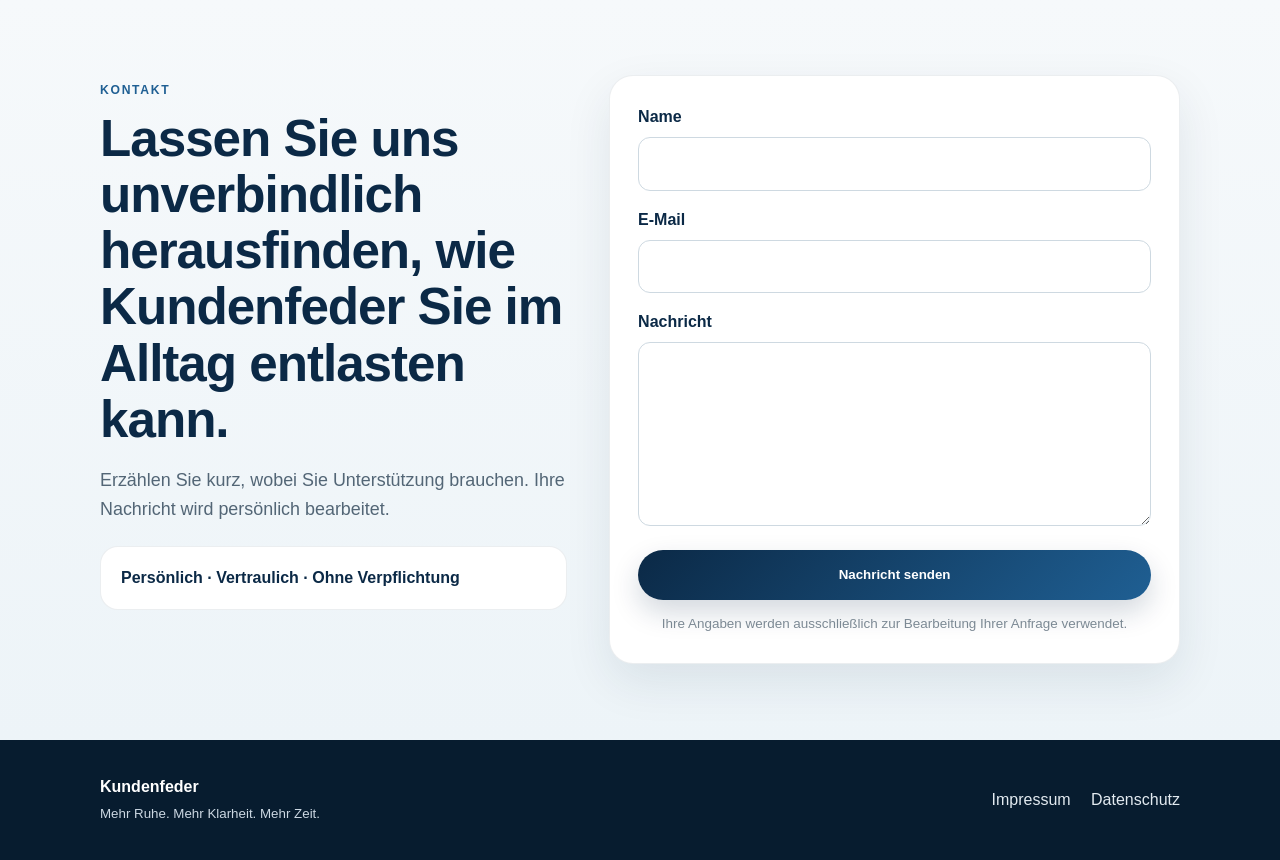
==== commit 318cc0a1: "KI-Telefonassistent ergänzt" ====
--- a/index.html
+++ b/index.html
@@ -373,7 +373,15 @@
           Praktische Unterstützung für einen modernen, persönlichen
           und unkomplizierten Kundenkontakt.
         </p>
-      </article>
+      </article><article class="card">
+  <div class="num">04</div>
+  <h3><strong>KI-Telefonassistent</strong></h3>
+  <p>
+    Automatisierte Unterstützung am Telefon – für die Annahme
+    von Anrufen, erste Kundenanfragen und eine zuverlässige
+    Erreichbarkeit auch bei hohem Anfrageaufkommen.
+  </p>
+</article>
 
     </div>
   </div>
